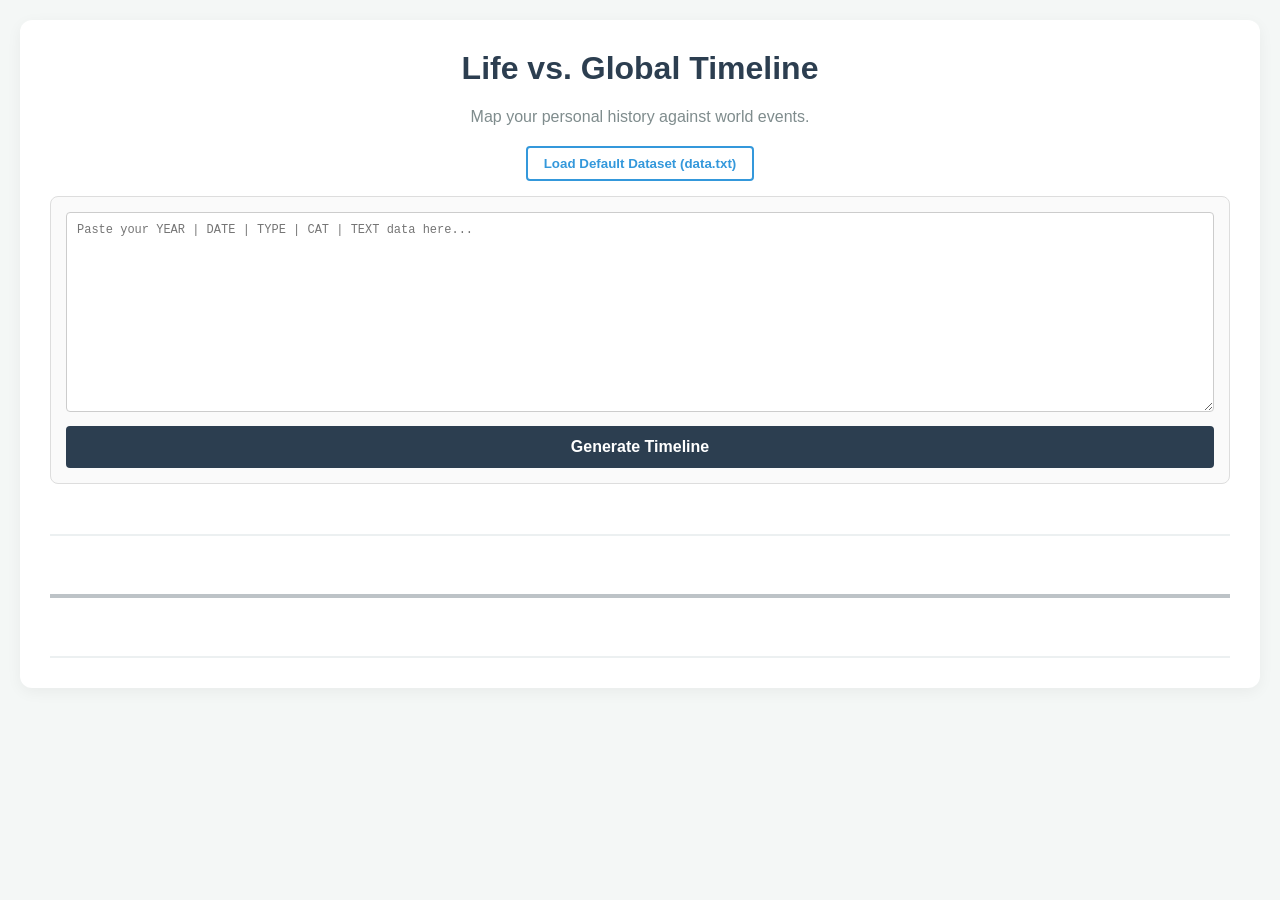
==== demo/index.html @ 8b553602 "Add files via upload" ====
<!DOCTYPE html>
<html lang="en">
<head>
    <meta charset="UTF-8">
    <meta name="viewport" content="width=device-width, initial-scale=1.0">
    <title>Life vs. Global Timeline</title>
    <link rel="stylesheet" href="css/style.css">
</head>
<body>

    <div class="container">
        <h1>Life vs. Global Timeline</h1>
        <p class="subtitle">Map your personal history against world events.</p>
        
        <div class="controls">
            <button id="load-data-btn">Load Default Dataset (data.txt)</button>
        </div>

        <div class="input-section">
            <textarea id="data-input" placeholder="Paste your YEAR | DATE | TYPE | CAT | TEXT data here..."></textarea>
            <button id="generate-btn">Generate Timeline</button>
        </div>

        <div class="legend" id="legend-container"></div>

        <div class="timeline-wrapper">
            <div class="timeline-container" id="timeline-output"></div>
        </div>
    </div>

    <script src="js/app.js"></script>
</body>
</html>
---- demo/css/style.css ----
:root {
    /* GLOBAL COLORS */
    --clr-conflict: #e74c3c;
    --clr-politics: #9b59b6;
    --clr-crisis: #e67e22;
    --clr-science: #3498db;
    --clr-culture: #1abc9c;
    
    /* LOCAL COLORS */
    --clr-milestone: #ff69b4;
    --clr-education: #f1c40f;
    --clr-career: #2ecc71;
    --clr-relationship: #e91e63;
    --clr-residence: #95a5a6;
    --clr-travel: #00bcd4;
    --clr-social: #8bc34a;
}

body {
    font-family: 'Segoe UI', Tahoma, Geneva, Verdana, sans-serif;
    background-color: #f4f7f6;
    color: #333;
    margin: 0;
    padding: 20px;
}

.container {
    max-width: 1200px;
    margin: 0 auto;
    background: white;
    padding: 30px;
    border-radius: 12px;
    box-shadow: 0 4px 15px rgba(0,0,0,0.05);
}

h1 { color: #2c3e50; text-align: center; margin-top: 0; }
.subtitle { text-align: center; color: #7f8c8d; margin-bottom: 20px; }

.controls {
    text-align: center;
    margin-bottom: 15px;
}

#load-data-btn {
    background: transparent;
    color: #3498db;
    border: 2px solid #3498db;
    padding: 8px 16px;
    border-radius: 4px;
    cursor: pointer;
    font-weight: bold;
    transition: all 0.2s;
}
#load-data-btn:hover {
    background: #3498db;
    color: white;
}

.input-section {
    background: #fafafa;
    padding: 15px;
    border-radius: 8px;
    border: 1px solid #ddd;
    margin-bottom: 20px;
}

textarea {
    width: 100%;
    height: 200px;
    font-family: 'Courier New', Courier, monospace;
    font-size: 12px;
    padding: 10px;
    box-sizing: border-box;
    border: 1px solid #ccc;
    border-radius: 4px;
    margin-bottom: 10px;
    resize: vertical;
}

#generate-btn {
    width: 100%;
    padding: 12px;
    background: #2c3e50;
    color: white;
    border: none;
    border-radius: 4px;
    font-size: 16px;
    cursor: pointer;
    font-weight: bold;
}
#generate-btn:hover { background: #1a252f; }

/* LEGEND */
.legend {
    display: flex;
    flex-wrap: wrap;
    justify-content: center;
    gap: 10px;
    margin-bottom: 30px;
}
.legend-item {
    display: flex;
    align-items: center;
    gap: 5px;
    font-size: 11px;
    color: #555;
    background: #f9f9f9;
    padding: 4px 8px;
    border-radius: 12px;
    border: 1px solid #eee;
}
.dot { width: 10px; height: 10px; border-radius: 50%; }

/* TIMELINE LAYOUT */
.timeline-wrapper {
    overflow-x: auto;
    padding: 20px 0;
    border-top: 2px solid #ecf0f1;
    border-bottom: 2px solid #ecf0f1;
}

.timeline-container {
    display: flex;
    flex-direction: row;
    min-width: max-content;
    position: relative;
    padding: 40px 0;
}

/* Central Axis */
.timeline-container::before {
    content: '';
    position: absolute;
    top: 50%;
    left: 0;
    right: 0;
    height: 4px;
    background: #bdc3c7;
    transform: translateY(-50%);
    z-index: 1;
}

.year-block {
    display: flex;
    flex-direction: column;
    align-items: center;
    width: 200px;
    position: relative;
    z-index: 2;
}

.year-label {
    background: #2c3e50;
    color: white;
    padding: 8px 0;
    width: 60px;
    text-align: center;
    border-radius: 20px;
    font-weight: bold;
    font-size: 14px;
    margin: 15px 0;
    border: 3px solid white;
    box-shadow: 0 2px 5px rgba(0,0,0,0.2);
    position: relative;
    z-index: 3;
}

.events-column {
    display: flex;
    flex-direction: column;
    gap: 8px;
    width: 100%;
    padding: 0 10px;
    box-sizing: border-box;
}

.event-card {
    font-size: 11px;
    padding: 8px;
    border-radius: 4px;
    background: white;
    border-left: 4px solid #ccc;
    box-shadow: 0 2px 4px rgba(0,0,0,0.05);
    line-height: 1.4;
    position: relative;
}

.event-card .date-badge {
    font-size: 9px;
    color: #7f8c8d;
    font-weight: bold;
    display: block;
    margin-bottom: 2px;
}

.event-card .type-badge {
    font-size: 9px;
    padding: 1px 4px;
    border-radius: 3px;
    color: white;
    margin-right: 4px;
    font-weight: bold;
}
.type-global { background: #34495e; }
.type-local { background: #7f8c8d; }

/* Connector lines */
.global-col .event-card::after {
    content: '';
    position: absolute;
    bottom: -12px;
    left: 50%;
    transform: translateX(-50%);
    width: 2px;
    height: 12px;
    background: #bdc3c7;
}
.local-col .event-card::before {
    content: '';
    position: absolute;
    top: -12px;
    left: 50%;
    transform: translateX(-50%);
    width: 2px;
    height: 12px;
    background: #bdc3c7;
}

/* Category Borders */
.cat-conflict { border-color: var(--clr-conflict); }
.cat-politics { border-color: var(--clr-politics); }
.cat-crisis { border-color: var(--clr-crisis); }
.cat-science { border-color: var(--clr-science); }
.cat-culture { border-color: var(--clr-culture); }
.cat-milestone { border-color: var(--clr-milestone); }
.cat-education { border-color: var(--clr-education); }
.cat-career { border-color: var(--clr-career); }
.cat-relationship { border-color: var(--clr-relationship); }
.cat-residence { border-color: var(--clr-residence); }
.cat-travel { border-color: var(--clr-travel); }
.cat-social { border-color: var(--clr-social); }
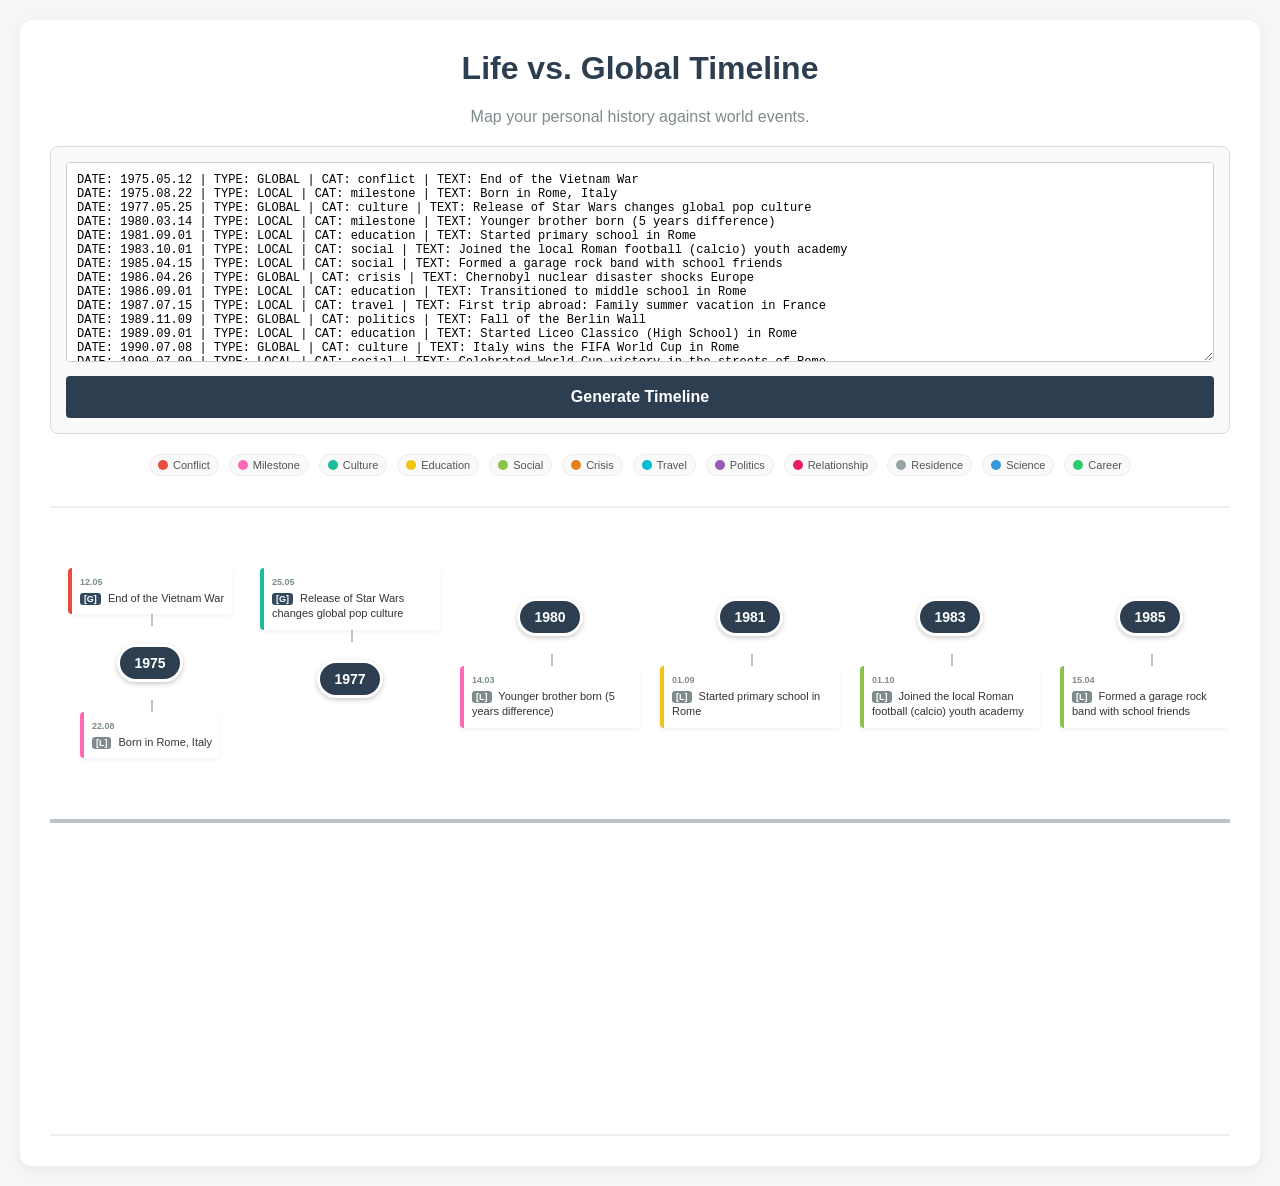
==== commit 68b58d4b: "Add files via upload" ====
--- a/demo/index.html
+++ b/demo/index.html
@@ -3,6 +3,7 @@
 <head>
     <meta charset="UTF-8">
     <meta name="viewport" content="width=device-width, initial-scale=1.0">
+    <meta http-equiv="Content-Security-Policy" content="default-src 'self'; script-src 'self'; style-src 'self'; img-src 'self'; object-src 'none'; base-uri 'none'; form-action 'none'; frame-ancestors 'none';">
     <title>Life vs. Global Timeline</title>
     <link rel="stylesheet" href="css/style.css">
 </head>
@@ -11,13 +12,71 @@
     <div class="container">
         <h1>Life vs. Global Timeline</h1>
         <p class="subtitle">Map your personal history against world events.</p>
-        
-        <div class="controls">
-            <button id="load-data-btn">Load Default Dataset (data.txt)</button>
-        </div>
 
         <div class="input-section">
-            <textarea id="data-input" placeholder="Paste your YEAR | DATE | TYPE | CAT | TEXT data here..."></textarea>
+            <textarea id="data-input" aria-label="Timeline event data">DATE: 1975.05.12 | TYPE: GLOBAL | CAT: conflict | TEXT: End of the Vietnam War
+DATE: 1975.08.22 | TYPE: LOCAL | CAT: milestone | TEXT: Born in Rome, Italy
+DATE: 1977.05.25 | TYPE: GLOBAL | CAT: culture | TEXT: Release of Star Wars changes global pop culture
+DATE: 1980.03.14 | TYPE: LOCAL | CAT: milestone | TEXT: Younger brother born (5 years difference)
+DATE: 1981.09.01 | TYPE: LOCAL | CAT: education | TEXT: Started primary school in Rome
+DATE: 1983.10.01 | TYPE: LOCAL | CAT: social | TEXT: Joined the local Roman football (calcio) youth academy
+DATE: 1985.04.15 | TYPE: LOCAL | CAT: social | TEXT: Formed a garage rock band with school friends
+DATE: 1986.04.26 | TYPE: GLOBAL | CAT: crisis | TEXT: Chernobyl nuclear disaster shocks Europe
+DATE: 1986.09.01 | TYPE: LOCAL | CAT: education | TEXT: Transitioned to middle school in Rome
+DATE: 1987.07.15 | TYPE: LOCAL | CAT: travel | TEXT: First trip abroad: Family summer vacation in France
+DATE: 1989.11.09 | TYPE: GLOBAL | CAT: politics | TEXT: Fall of the Berlin Wall
+DATE: 1989.09.01 | TYPE: LOCAL | CAT: education | TEXT: Started Liceo Classico (High School) in Rome
+DATE: 1990.07.08 | TYPE: GLOBAL | CAT: culture | TEXT: Italy wins the FIFA World Cup in Rome
+DATE: 1990.07.09 | TYPE: LOCAL | CAT: social | TEXT: Celebrated World Cup victory in the streets of Rome
+DATE: 1991.12.26 | TYPE: GLOBAL | CAT: politics | TEXT: Dissolution of the Soviet Union
+DATE: 1991.08.01 | TYPE: LOCAL | CAT: travel | TEXT: School trip to Athens, Greece
+DATE: 1993.02.14 | TYPE: LOCAL | CAT: relationship | TEXT: First serious teenage girlfriend in Rome
+DATE: 1993.07.20 | TYPE: LOCAL | CAT: travel | TEXT: Interrail trip visiting Spain and Portugal
+DATE: 1994.06.25 | TYPE: LOCAL | CAT: education | TEXT: Graduated high school (Maturità) with top grades
+DATE: 1994.08.10 | TYPE: LOCAL | CAT: travel | TEXT: Backpacking trip through Germany and Austria
+DATE: 1994.04.27 | TYPE: GLOBAL | CAT: politics | TEXT: First democratic elections in South Africa
+DATE: 1995.09.05 | TYPE: LOCAL | CAT: residence | TEXT: Moved to London for university
+DATE: 1995.09.10 | TYPE: LOCAL | CAT: education | TEXT: Enrolled in Computer Science at a London university
+DATE: 1995.10.20 | TYPE: LOCAL | CAT: social | TEXT: Bought first electric guitar for the uni band
+DATE: 1996.07.05 | TYPE: GLOBAL | CAT: science | TEXT: Dolly the sheep becomes the first cloned mammal
+DATE: 1997.05.01 | TYPE: LOCAL | CAT: travel | TEXT: Weekend getaway to Brussels and Amsterdam
+DATE: 1997.06.26 | TYPE: GLOBAL | CAT: culture | TEXT: J.K. Rowling publishes Harry Potter
+DATE: 1998.06.15 | TYPE: LOCAL | CAT: education | TEXT: Graduated with Bachelor's degree in London
+DATE: 1998.08.01 | TYPE: LOCAL | CAT: residence | TEXT: Moved to Berlin, Germany
+DATE: 1998.08.10 | TYPE: LOCAL | CAT: career | TEXT: Job 1: Junior Developer at a Berlin startup
+DATE: 1999.01.01 | TYPE: GLOBAL | CAT: politics | TEXT: Euro currency officially established
+DATE: 2000.01.01 | TYPE: GLOBAL | CAT: crisis | TEXT: The Y2K bug scare and global Millennial celebrations
+DATE: 2001.09.11 | TYPE: GLOBAL | CAT: crisis | TEXT: September 11 attacks in the USA
+DATE: 2002.03.01 | TYPE: LOCAL | CAT: career | TEXT: Promoted to Lead Developer at the startup
+DATE: 2003.08.12 | TYPE: LOCAL | CAT: travel | TEXT: Road trip through Switzerland and Liechtenstein
+DATE: 2004.05.01 | TYPE: GLOBAL | CAT: politics | TEXT: EU Enlargement: 10 new countries join
+DATE: 2005.10.01 | TYPE: LOCAL | CAT: career | TEXT: Job 2: Hired as IT Architect at a major Berlin corp
+DATE: 2006.09.18 | TYPE: LOCAL | CAT: relationship | TEXT: Met long-term partner at a tech conference
+DATE: 2007.02.01 | TYPE: LOCAL | CAT: residence | TEXT: Moved into a rented apartment in Kreuzberg, Berlin
+DATE: 2008.09.15 | TYPE: GLOBAL | CAT: crisis | TEXT: Global Financial Crisis (Great Recession) begins
+DATE: 2008.07.20 | TYPE: LOCAL | CAT: milestone | TEXT: Brother graduates uni in Rome; flew back for party
+DATE: 2009.08.05 | TYPE: LOCAL | CAT: travel | TEXT: Summer vacation in Copenhagen, Denmark
+DATE: 2010.09.26 | TYPE: LOCAL | CAT: social | TEXT: Ran the Berlin Marathon (sports milestone)
+DATE: 2011.10.05 | TYPE: GLOBAL | CAT: culture | TEXT: Death of Steve Jobs; shift in the tech world
+DATE: 2012.01.15 | TYPE: LOCAL | CAT: career | TEXT: Job 3: Co-founded a tech consultancy in Berlin
+DATE: 2013.12.23 | TYPE: LOCAL | CAT: travel | TEXT: Visited brother and parents in Rome for Christmas
+DATE: 2015.02.11 | TYPE: GLOBAL | CAT: science | TEXT: Detection of gravitational waves by LIGO
+DATE: 2016.06.10 | TYPE: LOCAL | CAT: relationship | TEXT: Married partner in a civil ceremony in Berlin
+DATE: 2016.06.23 | TYPE: GLOBAL | CAT: politics | TEXT: UK votes for Brexit
+DATE: 2017.05.20 | TYPE: LOCAL | CAT: social | TEXT: Uni band reunites for a one-off gig in London
+DATE: 2019.11.01 | TYPE: LOCAL | CAT: residence | TEXT: Bought a house in the suburbs of Berlin
+DATE: 2020.03.15 | TYPE: GLOBAL | CAT: crisis | TEXT: COVID-19 Pandemic locks down Europe
+DATE: 2020.04.01 | TYPE: LOCAL | CAT: career | TEXT: Pivoted consultancy business to fully remote work
+DATE: 2022.02.24 | TYPE: GLOBAL | CAT: conflict | TEXT: Russia invades Ukraine
+DATE: 2022.06.15 | TYPE: LOCAL | CAT: social | TEXT: Organized a local charity concert in Berlin for Ukraine refugees
+DATE: 2023.06.15 | TYPE: LOCAL | CAT: travel | TEXT: Post-pandemic trip to Sweden and Norway
+DATE: 2023.06.15 | TYPE: GLOBAL | CAT: science | TEXT: Public release of GPT-4 and the global AI boom
+DATE: 2024.06.15 | TYPE: LOCAL | CAT: career | TEXT: Expanded tech consultancy to open a new branch in Rome
+DATE: 2024.06.15 | TYPE: GLOBAL | CAT: politics | TEXT: Historic European Parliament elections
+DATE: 2024.06.15 | TYPE: LOCAL | CAT: relationship | TEXT: First child born in Berlin (becoming an uncle figure contextually for his brother's kids if he had any, but here he becomes a father)
+DATE: 2024.06.15 | TYPE: LOCAL | CAT: education | TEXT: Enrolled in an online Executive MBA program
+DATE: 2024.06.15 | TYPE: LOCAL | CAT: milestone | TEXT: Turned 49, reflecting on a life split between Italy, UK, and Germany
+DATE: 2025.06.15 | TYPE: LOCAL | CAT: social | TEXT: Took a sabbatical to write a book about European tech history</textarea>
             <button id="generate-btn">Generate Timeline</button>
         </div>
 
@@ -28,6 +87,6 @@
         </div>
     </div>
 
-    <script src="js/app.js"></script>
+    <script src="app/app.js"></script>
 </body>
 </html>
--- a/demo/css/style.css
+++ b/demo/css/style.css
@@ -14,6 +14,7 @@
     --clr-residence: #95a5a6;
     --clr-travel: #00bcd4;
     --clr-social: #8bc34a;
+    --clr-other: #7f8c8d;
 }
 
 body {
@@ -35,26 +36,6 @@
 
 h1 { color: #2c3e50; text-align: center; margin-top: 0; }
 .subtitle { text-align: center; color: #7f8c8d; margin-bottom: 20px; }
-
-.controls {
-    text-align: center;
-    margin-bottom: 15px;
-}
-
-#load-data-btn {
-    background: transparent;
-    color: #3498db;
-    border: 2px solid #3498db;
-    padding: 8px 16px;
-    border-radius: 4px;
-    cursor: pointer;
-    font-weight: bold;
-    transition: all 0.2s;
-}
-#load-data-btn:hover {
-    background: #3498db;
-    color: white;
-}
 
 .input-section {
     background: #fafafa;
@@ -109,7 +90,7 @@
     border-radius: 12px;
     border: 1px solid #eee;
 }
-.dot { width: 10px; height: 10px; border-radius: 50%; }
+.dot { width: 10px; height: 10px; border-radius: 50%; background: var(--clr-other); }
 
 /* TIMELINE LAYOUT */
 .timeline-wrapper {
@@ -239,3 +220,19 @@
 .cat-residence { border-color: var(--clr-residence); }
 .cat-travel { border-color: var(--clr-travel); }
 .cat-social { border-color: var(--clr-social); }
+.cat-other { border-color: var(--clr-other); }
+
+/* Legend dots need background-color (not border-color) to actually show a fill */
+.dot.cat-conflict { background: var(--clr-conflict); }
+.dot.cat-politics { background: var(--clr-politics); }
+.dot.cat-crisis { background: var(--clr-crisis); }
+.dot.cat-science { background: var(--clr-science); }
+.dot.cat-culture { background: var(--clr-culture); }
+.dot.cat-milestone { background: var(--clr-milestone); }
+.dot.cat-education { background: var(--clr-education); }
+.dot.cat-career { background: var(--clr-career); }
+.dot.cat-relationship { background: var(--clr-relationship); }
+.dot.cat-residence { background: var(--clr-residence); }
+.dot.cat-travel { background: var(--clr-travel); }
+.dot.cat-social { background: var(--clr-social); }
+.dot.cat-other { background: var(--clr-other); }
